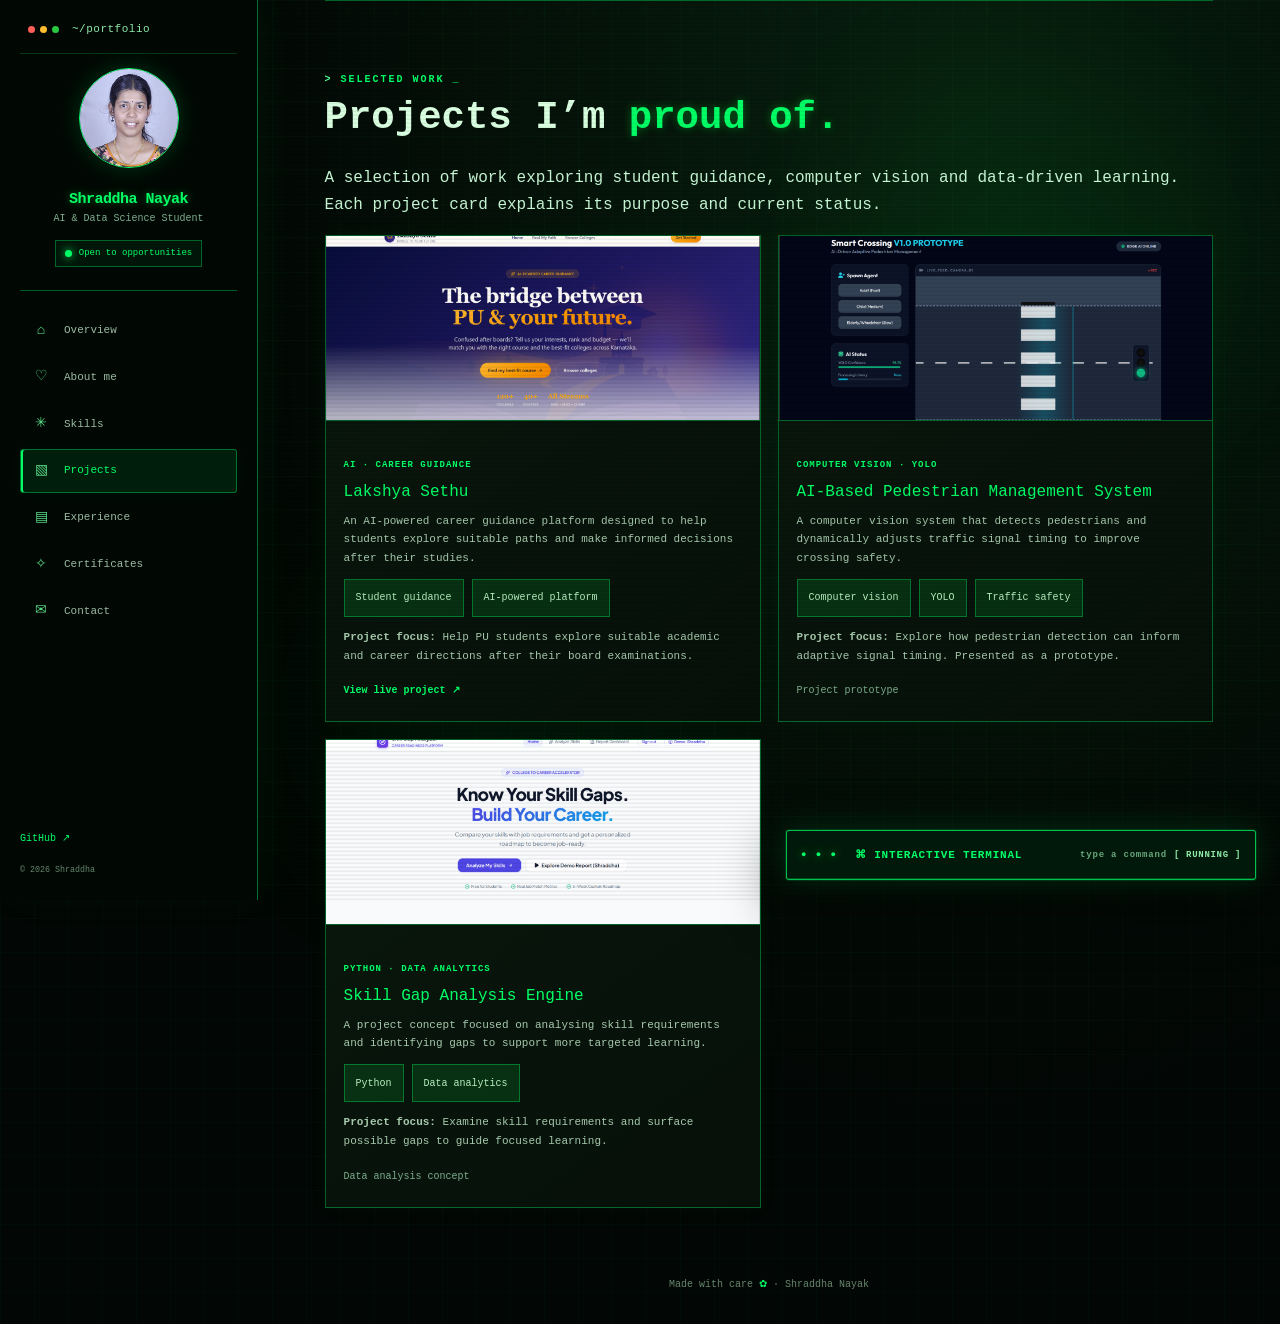
==== projects.html @ 3ee1df83 "Initial commit: Shraddha Nayak Portfolio with interactive terminal and live HUD" ====
<!DOCTYPE html>
<html lang="en">
 <head>
  <meta charset="utf-8"/>
  <meta content="width=device-width, initial-scale=1.0" name="viewport"/>
  <meta content="#050b07" name="theme-color"/>
  <meta content="Shraddha Nayak &mdash; AI &amp; Data Science engineering student portfolio." name="description"/>
  <title>
   Projects | Shraddha Nayak
  </title>
  <link href="https://fonts.googleapis.com" rel="preconnect"/>
  <link crossorigin="" href="https://fonts.gstatic.com" rel="preconnect"/>
  <link href="https://fonts.googleapis.com/css2?family=DM+Sans:wght@400;500;600;700&amp;family=Playfair+Display:wght@600;700&amp;display=swap" rel="stylesheet"/>
  <link href="style.css" rel="stylesheet"/>
 </head>
 <body class="page-loading">
  <div class="scroll-progress" id="scrollProgress">
  </div>
  <div class="ambient ambient-one">
  </div>
  <div class="ambient ambient-two">
  </div>
  <button aria-label="Open navigation" class="mobile-menu" id="mobileMenu">
   ☰
  </button>
  <aside class="sidebar">
   <div class="profile">
    <div class="explorer-brand"><span class="window-dots"><i></i><i></i><i></i></span><span>~/portfolio</span></div>
    <img alt="Shraddha Nayak" src="assets/profile.jpeg"/>
    <h2>
     Shraddha Nayak
    </h2>
    <p>
     AI &amp; Data Science Student
    </p>
    <span class="availability">
     <i>
     </i>
     Open to opportunities
    </span>
   </div>
   <nav>
    <a class="nav-link" href="index.html">
     <span>
      ⌂
     </span>
     Overview
    </a>
    <a class="nav-link" href="about.html">
     <span>
      ♡
     </span>
     About me
    </a>
    <a class="nav-link" href="skills.html">
     <span>
      ✳
     </span>
     Skills
    </a>
    <a class="nav-link active" href="projects.html">
     <span>
      ▧
     </span>
     Projects
    </a>
    <a class="nav-link" href="experience.html">
     <span>
      ▤
     </span>
     Experience
    </a>
    <a class="nav-link" href="certificates.html">
     <span>
      ✧
     </span>
     Certificates
    </a>
    <a class="nav-link" href="contact.html">
     <span>
      ✉
     </span>
     Contact
    </a>
   </nav>
   <div class="sidebar-bottom">
    <div class="socials">
     <a href="https://github.com/Shraddha030118" rel="noopener" target="_blank">
      GitHub &nearrow;
     </a>
    </div>
    <small>
     &copy;
     <span id="year">
     </span>
     Shraddha
    </small>
   </div>
  </aside>
  <main class="content page-content">
   <section class="section" id="projects">
    <div class="section-kicker">
     SELECTED WORK
    </div>
    <h2>
     Projects I&rsquo;m
     <em>
      proud of.
     </em>
    </h2>
    <p class="section-intro">A selection of work exploring student guidance, computer vision and data-driven learning. Each project card explains its purpose and current status.</p>
    <div class="project-grid">
     <article class="project-card">
      <img alt="Lakshya Sethu project preview" src="assets/lakshyasethu.png">
       <div class="project-body">
        <small>
         AI &middot; CAREER GUIDANCE
        </small>
        <h3>
         Lakshya Sethu
        </h3>
        <p>
         An AI-powered career guidance platform designed to help students explore suitable paths and make informed decisions after their studies.
        </p>
        <div class="tags"><span>Student guidance</span><span>AI-powered platform</span></div>
        <p><b>Project focus:</b> Help PU students explore suitable academic and career directions after their board examinations.</p>
        <a href="https://lakshya-sethu.vercel.app/" target="_blank" rel="noopener">
         View live project &nearrow;
        </a>
       </div>
      </img>
     </article>
     <article class="project-card">
      <img alt="Pedestrian management project preview" src="assets/smartpedestrian.png"/>
      <div class="project-body">
       <small>
        COMPUTER VISION &middot; YOLO
       </small>
       <h3>
        AI-Based Pedestrian Management System
       </h3>
       <p>
        A computer vision system that detects pedestrians and dynamically adjusts traffic signal timing to improve crossing safety.
       </p>
       <div class="tags"><span>Computer vision</span><span>YOLO</span><span>Traffic safety</span></div>
       <p><b>Project focus:</b> Explore how pedestrian detection can inform adaptive signal timing. Presented as a prototype.</p>
       <span class="project-label">Project prototype</span>
      </div>
     </article>
     <article class="project-card">
      <img alt="Skill gap analysis project preview" src="assets/skillgapanalyse.png"/>
      <div class="project-body">
       <small>
        PYTHON &middot; DATA ANALYTICS
       </small>
       <h3>
        Skill Gap Analysis Engine
       </h3>
       <p>
        A project concept focused on analysing skill requirements and identifying gaps to support more targeted learning.
       </p>
       <div class="tags"><span>Python</span><span>Data analytics</span></div>
       <p><b>Project focus:</b> Examine skill requirements and surface possible gaps to guide focused learning.</p>
       <span class="project-label">Data analysis concept</span>
      </div>
     </article>
    </div>
   </section>
   <footer>
    Made with care
    <span>
     ✿
    </span>
    &middot; Shraddha Nayak
   </footer>
  </main>
  <details class="terminal-widget" id="siteTerminal">
   <summary>
    ⌘ INTERACTIVE TERMINAL
    <span>
     type a command
    </span>
   </summary>
   <div class="terminal-body">
    <div aria-live="polite" class="terminal-output" id="terminalOutput">
     <div>
      Welcome, visitor. Portfolio shell initialized.
     </div>
     <div class="success">
      Type
      <b>
       help
      </b>
      to see available commands.
     </div>
    </div>
    <form class="terminal-form" id="terminalForm">
     <label for="terminalInput">
      visitor@shraddha:~$
     </label>
     <input aria-label="Enter a portfolio navigation command" autocomplete="off" id="terminalInput" placeholder="try: about" spellcheck="false"/>
    </form>
    <p class="terminal-hint">
     Try
     <code>
      about
     </code>
     ,
     <code>
      skills
     </code>
     ,
     <code>
      projects
     </code>
     ,
     <code>
      certificates
     </code>
     ,
     <code>
      contact
     </code>
     , <code>whoami</code>, <code>stack</code>, <code>date</code>, <code>email</code> or
     <code>help</code>
     .
    </p>
   </div>
  </details>
  <script src="script.js">
  </script>
 </body>
</html>
---- style.css ----
/* Terminal-inspired portfolio theme with persistent sidebar dashboard */
:root
{
    --green:#00ff41;
    --green-bright:#39ff14;
    --green-dim:#20a844;
    --green-soft:rgba(0,255,65,.12);
    --green-border:rgba(0,255,65,.32);
    --bg:#030804;
    --panel:#071109;
    --card:#0a170d;
    --muted:#8ab995;
    --text:#c6f2ce;
    --mono:'Fira Code','Share Tech Mono',Consolas,monospace
}
*
{
    box-sizing:border-box
}
html
{
    scroll-behavior:smooth;
    scroll-padding-top:32px;
    background:var(--bg)
}
body
{
    margin:0;
    background:radial-gradient(ellipse at 50% 0%,#0a1b0e 0%,var(--bg) 65%);
    color:var(--text);
    font-family:var(--mono);
    line-height:1.7;
    min-height:100vh
}
body:before
{
    content:"";
    position:fixed;
    inset:0;
    pointer-events:none;
    z-index:30;
    background:repeating-linear-gradient(transparent 0 2px,rgba(0,0,0,.16) 3px 4px);
    opacity:.35
}
.sidebar
{
    position:fixed;
    inset:0 auto 0 0;
    width:258px;
    background:rgba(4,13,6,.97);
    border-right:1px solid var(--green-border);
    padding:30px 20px 22px;
    display:flex;
    flex-direction:column;
    z-index:40;
    box-shadow:5px 0 25px rgba(0,255,65,.06)
}
.profile
{
    text-align:center;
    padding:4px 0 26px;
    border-bottom:1px solid var(--green-border)
}
.profile img
{
    width:112px;
    height:112px;
    object-fit:cover;
    border-radius:50%;
    border:2px solid var(--green);
    box-shadow:0 0 15px rgba(0,255,65,.3)
}
.profile h2
{
    font:600 19px var(--mono);
    margin:13px 0 2px;
    color:var(--green);
    text-shadow:0 0 8px rgba(0,255,65,.4)
}
.profile p
{
    margin:0;
    color:var(--muted);
    font-size:11px
}
.availability
{
    display:inline-flex;
    align-items:center;
    gap:7px;
    margin-top:13px;
    padding:5px 9px;
    border:1px solid var(--green-border);
    background:var(--green-soft);
    color:var(--green);
    font-size:10px
}
.availability i
{
    width:7px;
    height:7px;
    border-radius:50%;
    background:var(--green);
    box-shadow:0 0 8px var(--green)
}
.sidebar nav
{
    padding:23px 0;
    display:grid;
    gap:7px
}
.nav-link
{
    display:flex;
    align-items:center;
    gap:13px;
    text-decoration:none;
    color:#9bb9a1;
    padding:10px 12px;
    border:1px solid transparent;
    font-size:12px;
    transition:.2s
}
.nav-link span
{
    width:20px;
    text-align:center;
    font-size:16px;
    color:var(--green-dim)
}
.nav-link:hover,.nav-link.active
{
    background:var(--green-soft);
    border-color:var(--green-border);
    color:var(--green);
    box-shadow:inset 0 0 12px rgba(0,255,65,.04)
}
.sidebar-bottom
{
    margin-top:auto;
    color:#66866d;
    font-size:10px
}
.socials
{
    display:flex;
    gap:18px;
    margin-bottom:14px
}
.socials a,.contact-links a
{
    color:var(--green);
    text-decoration:none
}
.content
{
    margin-left:258px;
    max-width:1250px;
    padding:0 7.2%;
}
.hero
{
    padding:75px 0 60px;
    min-height:100vh;
    display:flex;
    flex-direction:column;
    justify-content:center
}
.eyebrow,.section-kicker
{
    letter-spacing:2px;
    font-size:10px;
    font-weight:600;
    color:var(--green)
}
.eyebrow:before,.section-kicker:before
{
    content:'> ';
    color:var(--green-bright)
}
.hero-grid
{
    display:grid;
    grid-template-columns:1.35fr .8fr;
    align-items:center;
    gap:55px;
    margin:26px 0 38px
}
.hello
{
    color:var(--green);
    margin:0 0 4px;
    font-size:13px
}
.hello:before
{
    content:'$ ';
    color:var(--muted)
}
.hero h1
{
    font:600 clamp(37px,5vw,62px)/1.15 var(--mono);
    margin:0;
    letter-spacing:-2px;
    color:#d9ffe0;
    text-shadow:0 0 10px rgba(0,255,65,.22)
}
.hero h1 em,h2 em
{
    color:var(--green);
    font-style:normal;
    text-shadow:0 0 9px rgba(0,255,65,.35)
}
.hero h3
{
    font-size:14px;
    margin:17px 0 12px;
    color:var(--green-bright);
    font-weight:500
}
.lead
{
    max-width:570px;
    color:#a7c9ad;
    font-size:12px
}
.actions
{
    display:flex;
    gap:12px;
    flex-wrap:wrap;
    margin-top:26px
}
.btn
{
    display:inline-block;
    padding:10px 15px;
    border:1px solid var(--green-border);
    text-decoration:none;
    font-size:11px;
    font-weight:600
}
.primary
{
    background:var(--green);
    color:#031006;
    box-shadow:0 0 16px rgba(0,255,65,.18)
}
.secondary
{
    color:var(--green);
    background:transparent
}
.btn:hover
{
    box-shadow:0 0 18px rgba(0,255,65,.3);
    transform:translateY(-1px)
}
.hero-photo
{
    position:relative;
    justify-self:end;
    width:min(100%,290px);
    padding:10px;
    background:#07140a;
    border:1px solid var(--green-border);
    box-shadow:0 0 25px rgba(0,255,65,.12)
}
.hero-photo img
{
    width:100%;
    display:block;
    max-height:365px;
    object-fit:cover;
    filter:saturate(.82)
}
.photo-note
{
    text-align:center;
    color:var(--green);
    font:11px var(--mono);
    padding:10px 0 2px
}
.photo-note:before
{
    content:'[ ';
    color:var(--muted)
}
.photo-note:after
{
    content:' ]';
    color:var(--muted)
}
.stats
{
    display:grid;
    grid-template-columns:repeat(3,1fr);
    gap:14px
}
.stats article
{
    background:var(--card);
    border:1px solid var(--green-border);
    padding:15px 18px;
    display:flex;
    flex-direction:column
}
.stats strong
{
    font:600 25px var(--mono);
    color:var(--green);
    text-shadow:0 0 8px rgba(0,255,65,.25)
}
.stats span
{
    font-size:10px;
    color:var(--muted)
}
.section
{
    padding:70px 0 43px;
    border-top:1px solid var(--green-border)
}
.section h2
{
    font:600 clamp(26px,3.5vw,39px) var(--mono);
    margin:8px 0 25px;
    color:#d9ffe0
}
.about-card,.tile,.project-card,.education-card,.timeline
{
    background:linear-gradient(145deg,#0a180d,#061009);
    border:1px solid var(--green-border);
    box-shadow:0 0 18px rgba(0,255,65,.045)
}
.about-card
{
    padding:25px 27px;
    color:#a9c9af;
    font-size:12px
}
.about-card p
{
    margin:0 0 13px
}
.quick-facts
{
    display:grid;
    grid-template-columns:repeat(3,1fr);
    gap:18px;
    margin-top:23px;
    padding-top:18px;
    border-top:1px dashed var(--green-border)
}
.quick-facts div
{
    display:grid;
    gap:5px
}
.quick-facts small,.project-body small,.timeline small
{
    font-size:9px;
    letter-spacing:1px;
    color:var(--green);
    font-weight:600
}
.quick-facts b
{
    font-size:10px;
    color:#d0f4d6;
    font-weight:500
}
.skill-grid
{
    display:grid;
    grid-template-columns:repeat(2,1fr);
    gap:14px
}
.tile
{
    padding:20px
}
.tile h3,.project-body h3,.timeline h3,.education-card h3
{
    margin:0 0 12px;
    font:500 16px var(--mono);
    color:var(--green)
}
.tags
{
    display:flex;
    flex-wrap:wrap;
    gap:8px
}
.tags span
{
    font-size:10px;
    padding:5px 9px;
    border:1px solid var(--green-border);
    background:var(--green-soft);
    color:#b9efc2
}
.project-grid
{
    display:grid;
    grid-template-columns:repeat(2,1fr);
    gap:17px
}
.project-card
{
    overflow:hidden
}
.project-card img
{
    width:100%;
    height:185px;
    object-fit:cover;
    background:#07140a;
    border-bottom:1px solid var(--green-border)
}
.project-body
{
    padding:18px
}
.project-body h3
{
    margin:6px 0
}
.project-body p,.timeline p,.contact p
{
    font-size:11px;
    color:#a7c9ad
}
.project-body a
{
    font-size:10px;
    font-weight:600;
    color:var(--green);
    text-decoration:none
}
.project-label
{
    font-size:10px;
    color:var(--muted)
}
.timeline
{
    position:relative;
    padding:24px 25px 24px 43px
}
.timeline-dot
{
    position:absolute;
    left:20px;
    top:31px;
    width:9px;
    height:9px;
    background:var(--green);
    border-radius:50%;
    box-shadow:0 0 0 5px rgba(0,255,65,.1),0 0 10px var(--green)
}
.timeline h3
{
    margin:7px 0 0
}
.timeline h4
{
    margin:0;
    color:#b4e9bd;
    font-size:11px;
    font-weight:500
}
.timeline p
{
    max-width:720px
}
.education-card
{
    padding:23px;
    display:grid;
    grid-template-columns:145px 1fr;
    gap:20px
}
.edu-date
{
    font-size:11px;
    font-weight:600;
    color:var(--green)
}
.edu-date span
{
    display:block;
    font-size:9px;
    letter-spacing:1px;
    margin-top:6px
}
.education-card h3
{
    margin:0 0 5px
}
.education-card p
{
    margin:0 0 8px;
    color:#a7c9ad;
    font-size:11px
}
.education-card b
{
    font-size:10px;
    color:var(--green)
}
.cert-list
{
    display:grid;
    grid-template-columns:repeat(2,1fr);
    gap:10px;
    margin-top:14px
}
.cert-list div
{
    background:var(--card);
    border:1px solid var(--green-border);
    padding:12px 14px;
    display:flex;
    justify-content:space-between;
    gap:8px;
    font-size:10px;
    color:#d0f4d6
}
.cert-list span
{
    color:var(--muted)
}
.contact
{
    padding-bottom:80px
}
.contact p
{
    max-width:570px
}
.email-link
{
    display:inline-block;
    margin:12px 0;
    padding:10px 14px;
    background:var(--green-soft);
    border:1px solid var(--green-border);
    color:var(--green);
    text-decoration:none;
    font-size:11px
}
.contact-links
{
    display:flex;
    gap:20px;
    font-size:11px
}
footer
{
    text-align:center;
    padding:25px 0 32px;
    color:#66866d;
    font-size:10px
}
footer span
{
    color:var(--green)
}
.mobile-menu
{
    display:none
}
@media(max-width:900px)
{
    .content
    {
        padding:0 5%
    }
    .hero-grid
    {
        gap:25px
    }
    .sidebar
    {
        width:225px
    }
    .content
    {
        margin-left:225px
    }
}
@media(max-width:700px)
{
    .sidebar
    {
        transform:translateX(-100%);
        transition:transform .25s;
        width:260px;
        box-shadow:10px 0 30px #000
    }
    .sidebar.open
    {
        transform:translateX(0)
    }
    .content
    {
        margin-left:0;
        padding:0 6%
    }
    .mobile-menu
    {
        display:block;
        position:fixed;
        z-index:50;
        top:15px;
        left:15px;
        border:1px solid var(--green);
        background:#061109;
        color:var(--green);
        padding:9px 12px;
        font:12px var(--mono);
        box-shadow:0 0 12px rgba(0,255,65,.18)
    }
    .hero
    {
        padding-top:85px
    }
    .hero-grid
    {
        grid-template-columns:1fr
    }
    .hero-photo
    {
        justify-self:center;
        width:220px;
        grid-row:1
    }
    .hero h1
    {
        font-size:39px
    }
    .stats
    {
        gap:8px
    }
    .stats article
    {
        padding:12px
    }
    .stats strong
    {
        font-size:20px
    }
    .stats span
    {
        font-size:9px
    }
    .quick-facts
    {
        grid-template-columns:1fr
    }
    .skill-grid,.project-grid,.cert-list
    {
        grid-template-columns:1fr
    }
    .education-card
    {
        grid-template-columns:1fr;
        gap:8px
    }
    .section
    {
        padding-top:55px
    }
}
/* Competition-ready certificate gallery */
.certificates-section
{
    position:relative
}
.cert-intro
{
    max-width:720px;
    margin:-10px 0 25px;
    color:#a7c9ad;
    font-size:11px
}
.certificate-grid
{
    display:grid;
    grid-template-columns:repeat(2,minmax(0,1fr));
    gap:18px
}
.certificate-card
{
    min-width:0;
    overflow:hidden;
    background:linear-gradient(145deg,#0b1a0f,#061009);
    border:1px solid var(--green-border);
    box-shadow:0 8px 26px rgba(0,0,0,.22);
    transition:transform .22s ease,border-color .22s ease,box-shadow .22s ease
}
.certificate-card:hover
{
    transform:translateY(-5px);
    border-color:var(--green);
    box-shadow:0 10px 30px rgba(0,255,65,.11)
}
.certificate-preview
{
    height:205px;
    position:relative;
    display:flex;
    align-items:center;
    justify-content:center;
    overflow:hidden;
    background:#e9ece8;
    border-bottom:1px solid var(--green-border);
    text-decoration:none
}
.certificate-preview img
{
    width:100%;
    height:100%;
    object-fit:contain;
    transition:transform .35s ease
}
.certificate-card:hover .certificate-preview img
{
    transform:scale(1.035)
}
.preview-action
{
    position:absolute;
    right:12px;
    bottom:12px;
    padding:7px 10px;
    background:rgba(2,12,5,.94);
    border:1px solid var(--green);
    color:var(--green);
    font:10px var(--mono);
    letter-spacing:.5px;
    opacity:0;
    transform:translateY(5px);
    transition:.2s
}
.certificate-card:hover .preview-action,.certificate-preview:focus-visible .preview-action
{
    opacity:1;
    transform:translateY(0)
}
.certificate-info
{
    padding:17px 18px 15px
}
.certificate-meta
{
    display:flex;
    justify-content:space-between;
    align-items:center;
    gap:8px;
    margin-bottom:9px
}
.cert-type
{
    color:var(--green);
    font-size:9px;
    letter-spacing:1px;
    font-weight:700
}
.cert-date
{
    color:#7f9e85;
    font-size:9px;
    white-space:nowrap
}
.certificate-info h3
{
    margin:0 0 8px;
    color:#d9ffe0;
    font:500 15px/1.45 var(--mono)
}
.certificate-info p
{
    min-height:53px;
    margin:0;
    color:#a7c9ad;
    font-size:10px;
    line-height:1.7
}
.certificate-footer
{
    display:flex;
    justify-content:space-between;
    align-items:center;
    gap:10px;
    margin-top:14px;
    padding-top:12px;
    border-top:1px solid rgba(0,255,65,.16);
    font-size:9px;
    color:#78977e
}
.certificate-footer a
{
    color:var(--green);
    text-decoration:none;
    white-space:nowrap
}
.certificate-footer a:hover
{
    text-decoration:underline
}
.cert-note
{
    margin-top:18px;
    padding:12px 15px;
    border:1px dashed rgba(0,255,65,.25);
    color:#8fb99a;
    font-size:10px
}
.cert-note span
{
    color:var(--green);
    font-size:15px;
    margin-right:7px
}
@media(max-width:900px)
{
    .certificate-preview
    {
        height:175px
    }
}
@media(max-width:700px)
{
    .certificate-grid
    {
        grid-template-columns:1fr
    }
    .certificate-preview
    {
        height:210px
    }
    .certificate-info p
    {
        min-height:0
    }
    .preview-action
    {
        opacity:1;
        transform:none
    }
}
/* Multi-page competition polish + motion */
html
{
    scroll-behavior:smooth
}
body
{
    overflow-x:hidden
}
.scroll-progress
{
    position:fixed;
    z-index:100;
    top:0;
    left:0;
    height:2px;
    width:0;
    background:var(--green);
    box-shadow:0 0 12px var(--green)
}
.ambient
{
    position:fixed;
    z-index:-1;
    pointer-events:none;
    width:380px;
    height:380px;
    border-radius:50%;
    filter:blur(90px);
    opacity:.055;
    background:#00ff41;
    animation:floatGlow 13s ease-in-out infinite alternate
}
.ambient-one
{
    top:8%;
    right:4%
}
.ambient-two
{
    bottom:0;
    left:22%;
    animation-delay:-6s;
    opacity:.035
}
.page-content
{
    animation:pageEnter .65s cubic-bezier(.2,.7,.2,1) both
}
.page-content section
{
    animation:sectionEnter .75s both
}
.page-content section:nth-child(2)
{
    animation-delay:.08s
}
.page-content section:nth-child(3)
{
    animation-delay:.16s
}
.nav-link
{
    transition:background .25s,border-color .25s,color .25s,transform .25s
}
.nav-link:hover
{
    transform:translateX(4px)
}
.profile img
{
    transition:transform .5s,box-shadow .5s
}
.profile img:hover
{
    transform:scale(1.055) rotate(-2deg);
    box-shadow:0 0 24px rgba(0,255,65,.3)
}
.tile,.project-card,.education-card,.timeline,.certificate-card,.stats article,.about-card
{
    transition:transform .3s ease,border-color .3s ease,box-shadow .3s ease
}
.tile:hover,.stats article:hover,.about-card:hover,.education-card:hover,.timeline:hover
{
    transform:translateY(-4px);
    border-color:var(--green);
    box-shadow:0 12px 30px rgba(0,255,65,.09)
}
.project-card:hover
{
    transform:translateY(-7px);
    box-shadow:0 15px 32px rgba(0,255,65,.12)
}
.project-card img
{
    transition:transform .55s
}
.project-card:hover img
{
    transform:scale(1.035)
}
.btn,.email-link
{
    transition:transform .25s,box-shadow .25s,background .25s
}
.btn:hover,.email-link:hover
{
    transform:translateY(-3px)
}
.hero h1
{
    animation:glowPulse 4s ease-in-out infinite alternate
}
.availability i
{
    animation:statusPulse 1.8s infinite
}
.section-kicker
{
    font-family:var(--mono)
}
.section-kicker:after
{
    content:'_';
    animation:blink 1s steps(2,start) infinite
}
.certificate-preview img
{
    transition:transform .5s
}
.certificate-card:hover .certificate-preview img
{
    transform:scale(1.045)
}
.page-loading
{
    opacity:0;
    animation:bodyReveal .35s .04s forwards
}
@keyframes bodyReveal
{
    to
    {
        opacity:1
    }
}
@keyframes pageEnter
{
    from
    {
        opacity:0;
        transform:translateY(15px)
    }
    to
    {
        opacity:1;
        transform:translateY(0)
    }
}
@keyframes sectionEnter
{
    from
    {
        opacity:0;
        transform:translateY(18px)
    }
    to
    {
        opacity:1;
        transform:translateY(0)
    }
}
@keyframes floatGlow
{
    from
    {
        transform:translate3d(-25px,-15px,0)
    }
    to
    {
        transform:translate3d(35px,30px,0)
    }
}
@keyframes glowPulse
{
    from
    {
        text-shadow:0 0 7px rgba(0,255,65,.12)
    }
    to
    {
        text-shadow:0 0 17px rgba(0,255,65,.34)
    }
}
@keyframes statusPulse
{
    0%,100%
    {
        box-shadow:0 0 0 0 rgba(0,255,65,.35)
    }
    50%
    {
        box-shadow:0 0 0 6px rgba(0,255,65,0)
    }
}
@keyframes blink
{
    to
    {
        opacity:0
    }
}
@media(prefers-reduced-motion:reduce)
{
    *,*:before,*:after
    {
        animation-duration:.01ms!important;
        animation-iteration-count:1!important;
        scroll-behavior:auto!important;
        transition-duration:.01ms!important
    }
}
/* Full-canvas layout and recognizable technology logos */
.content
{
    max-width:none;
    width:calc(100% - 258px);
    padding-left:clamp(28px,5.2vw,88px);
    padding-right:clamp(28px,5.2vw,88px)
}
.page-content
{
    min-height:100vh
}
.section
{
    width:100%
}
.skill-grid
{
    grid-template-columns:repeat(2,minmax(0,1fr));
    gap:18px
}
.tile
{
    min-height:150px
}
.tags span
{
    display:inline-flex;
    align-items:center;
    gap:8px;
    min-height:38px;
    padding:6px 11px
}
.skill-logo
{
    width:19px;
    height:19px;
    object-fit:contain;
    display:block;
    filter:drop-shadow(0 0 3px rgba(0,255,65,.14))
}
.terminal-widget
{
    position:fixed;
    right:24px;
    bottom:20px;
    z-index:80;
    width:min(390px,calc(100vw - 32px));
    border:1px solid var(--green);
    background:rgba(3,12,6,.97);
    box-shadow:0 0 24px rgba(0,255,65,.16),0 12px 35px rgba(0,0,0,.45);
    backdrop-filter:blur(12px)
}
.terminal-widget summary
{
    list-style:none;
    cursor:pointer;
    padding:10px 13px;
    color:var(--green);
    font-size:11px;
    letter-spacing:.6px;
    display:flex;
    align-items:center;
    justify-content:space-between
}
.terminal-widget summary::-webkit-details-marker
{
    display:none
}
.terminal-widget summary:after
{
    content:'[ OPEN ]';
    font-size:9px;
    color:#83b98d
}
.terminal-widget[open] summary:after
{
    content:'[ CLOSE ]'
}
.terminal-body
{
    padding:0 13px 13px;
    border-top:1px solid rgba(0,255,65,.2)
}
.terminal-output
{
    height:105px;
    overflow:auto;
    padding:10px 2px;
    color:#9ecba7;
    font-size:10px;
    line-height:1.65
}
.terminal-output .success
{
    color:var(--green)
}
.terminal-output .error
{
    color:#ff8c8c
}
.terminal-form
{
    display:flex;
    align-items:center;
    gap:8px;
    border:1px solid var(--green-border);
    padding:7px 9px
}
.terminal-form label
{
    color:var(--green);
    font-size:11px
}
.terminal-form input
{
    min-width:0;
    flex:1;
    background:transparent;
    border:0;
    outline:0;
    color:#d9ffe0;
    font:11px var(--mono)
}
.terminal-form input::placeholder
{
    color:#66866d
}
.terminal-hint
{
    margin:8px 0 0;
    color:#6f9277;
    font-size:9px
}
.terminal-hint code
{
    color:#b9efc2
}
.terminal-widget:focus-within
{
    box-shadow:0 0 28px rgba(0,255,65,.23),0 12px 35px rgba(0,0,0,.45)
}
@media(max-width:900px)
{
    .content
    {
        width:calc(100% - 225px);
        padding-left:28px;
        padding-right:28px
    }
}
@media(max-width:700px)
{
    .content
    {
        width:100%;
        padding-left:6%;
        padding-right:6%
    }
    .terminal-widget
    {
        right:12px;
        bottom:12px;
        width:min(360px,calc(100vw - 24px))
    }
    .skill-grid
    {
        grid-template-columns:1fr
    }
}
/* About page: use the full available canvas instead of leaving a short card */
#about
{
    min-height:calc(100vh - 105px);
    display:flex;
    flex-direction:column;
}
#about .about-card
{
    flex:1;
    display:flex;
    flex-direction:column;
    justify-content:space-between;
    gap:28px;
    padding:clamp(28px,4vw,54px);
    font-size:clamp(13px,1vw,15px);
    line-height:1.95;
}
#about .about-card p
{
    max-width:1100px;
    margin:0 0 14px;
}
#about .quick-facts
{
    margin-top:auto;
    padding-top:clamp(24px,4vh,42px);
    gap:24px;
}
#about .quick-facts small
{
    font-size:10px;
    letter-spacing:1.4px;
}
#about .quick-facts b
{
    font-size:clamp(11px,.9vw,13px);
}
@media(max-width:700px)
{
    #about
    {
        min-height:calc(100vh - 90px);
    }
    #about .about-card
    {
        padding:24px 20px;
        gap:22px;
    }
    #about .quick-facts
    {
        gap:15px;
        padding-top:20px;
    }
}


/* Contact page and message dialog */
.contact-page {
    width: 100%;
    max-width: 1180px;
    margin-inline: auto;
}
.contact-intro { max-width: 720px; }
.contact-grid {
    display: grid;
    grid-template-columns: repeat(3, minmax(0, 1fr));
    gap: 18px;
    margin: 38px 0 34px;
}
.contact-card {
    min-width: 0; padding: 25px; display: flex; flex-direction: column; gap: 10px;
    text-decoration: none; color: inherit; border: 1px solid var(--line, rgba(114,255,153,.18));
    border-radius: 16px; background: rgba(12,25,17,.72); transition: transform .25s ease, border-color .25s ease, background .25s ease;
}
.contact-card:hover { transform: translateY(-5px); border-color: var(--accent, #72ff99); background: rgba(20,42,28,.88); }
.contact-icon { width: 46px; height: 46px; display: grid; place-items: center; border-radius: 12px; color: #07110a; background: #72ff99; font-weight: 800; font-size: 20px; }
.contact-label { color: #72ff99; font-size: 11px; letter-spacing: .18em; font-weight: 700; }
.contact-card strong { overflow-wrap: anywhere; font-size: 16px; }
.contact-card small { color: #a3b6a8; }
.contact-cta { display: flex; align-items: center; justify-content: space-between; gap: 24px; padding: 26px 30px; border: 1px solid rgba(114,255,153,.2); border-radius: 16px; background: linear-gradient(110deg, rgba(114,255,153,.09), rgba(12,25,17,.65)); }
.contact-cta h3 { margin: 8px 0 0; font-size: clamp(22px, 3vw, 32px); }
.contact-cta h3 em, .message-dialog h2 em { color: #72ff99; font-style: normal; }
.message-dialog { width: min(560px, calc(100% - 28px)); max-height: min(90vh, 850px); padding: 0; border: 1px solid rgba(114,255,153,.35); border-radius: 18px; color: #e9f5ec; background: #08110b; box-shadow: 0 25px 90px rgba(0,0,0,.65); }
.message-dialog::backdrop { background: rgba(0,0,0,.76); backdrop-filter: blur(5px); }
.message-form { position: relative; display: flex; flex-direction: column; gap: 10px; padding: 32px; }
.message-form h2 { margin: 0; font-size: 30px; }
.message-form p, .form-note { color: #a3b6a8; font-size: 13px; line-height: 1.6; }
.message-form label { margin-top: 7px; color: #b8c9bd; font-size: 13px; }
.message-form input, .message-form textarea { width: 100%; padding: 12px 14px; border: 1px solid rgba(114,255,153,.22); border-radius: 9px; color: #f1fff4; background: #0d1b11; font: inherit; outline: none; }
.message-form input:focus, .message-form textarea:focus { border-color: #72ff99; box-shadow: 0 0 0 3px rgba(114,255,153,.1); }
.message-form textarea { resize: vertical; }
.dialog-close { position: absolute; top: 14px; right: 17px; width: 38px; height: 38px; border: 0; border-radius: 50%; color: #dfffe7; background: #14271a; font-size: 25px; cursor: pointer; }
.dialog-submit { margin-top: 10px; cursor: pointer; }
.form-note { margin: 0; }
@media (max-width: 760px) { .contact-grid { grid-template-columns: 1fr; } .contact-cta { align-items: flex-start; flex-direction: column; } .message-form { padding: 26px 20px; } }

/* CREATIVE COMPETITION POLISH */
body::after{content:"";position:fixed;inset:0;z-index:0;pointer-events:none;opacity:.16;background-image:linear-gradient(rgba(0,255,65,.08) 1px,transparent 1px),linear-gradient(90deg,rgba(0,255,65,.08) 1px,transparent 1px);background-size:48px 48px;mask-image:linear-gradient(to bottom,black,transparent 88%)}
.content,.terminal-widget,.mobile-menu{position:relative;z-index:2}.sidebar{position:fixed;inset:0 auto 0 0;width:258px;height:100vh;z-index:40}.terminal-widget{z-index:80}
.hero-photo{border-radius:3px;isolation:isolate;animation:photoFloat 6s ease-in-out infinite}
.hero-photo::before{content:"";position:absolute;inset:-7px;border:1px solid rgba(0,255,65,.35);z-index:-1;animation:framePulse 3s ease-in-out infinite}
.hero-photo::after{content:"AI / DS";position:absolute;right:-17px;top:18px;padding:7px 11px;background:var(--green);color:#031006;font:700 10px var(--mono);letter-spacing:1px;box-shadow:0 0 18px rgba(0,255,65,.35)}
@keyframes photoFloat{0%,100%{transform:translateY(0)}50%{transform:translateY(-8px)}}
@keyframes framePulse{0%,100%{opacity:.35;transform:translate(0,0)}50%{opacity:1;transform:translate(5px,5px)}}
.typing-cursor{display:inline-block;color:var(--green);animation:blink .8s steps(2,start) infinite;margin-left:3px}@keyframes blink{to{visibility:hidden}}
.intro-console{border:1px solid var(--green-border);background:linear-gradient(120deg,rgba(5,20,9,.94),rgba(7,15,10,.8));margin:0 0 24px;box-shadow:0 12px 35px rgba(0,0,0,.18);position:relative;overflow:hidden}
.intro-console:after{content:"";position:absolute;width:180px;height:180px;border-radius:50%;right:-65px;top:-115px;background:rgba(0,255,65,.09);filter:blur(5px)}
.console-top,.console-bottom{display:flex;align-items:center;gap:8px;padding:9px 13px;border-bottom:1px solid rgba(0,255,65,.15);font-size:9px;letter-spacing:1px}.console-top>span{display:flex;gap:4px}.console-top i{width:6px;height:6px;border-radius:50%;background:#2b7040}.console-top b{color:#8fb99a;font-weight:500}.console-top small{margin-left:auto;color:var(--green)}
.console-grid{display:grid;grid-template-columns:repeat(3,1fr);gap:12px;padding:17px 15px}.console-grid div{display:grid;gap:5px}.console-grid small{font-size:8px;letter-spacing:1.4px;color:var(--green-dim)}.console-grid strong{font-size:10px;color:#d5f5dc;font-weight:500}.console-bottom{justify-content:space-between;border-top:1px solid rgba(0,255,65,.15);border-bottom:0;color:#66866d;font-size:8px}.console-bottom span:first-child{color:var(--green)}
.reveal-ready .reveal{opacity:0;transform:translateY(18px);transition:opacity .65s ease,transform .65s ease}.reveal-ready .reveal.is-visible{opacity:1;transform:translateY(0)}
.nav-link{position:relative;overflow:hidden}.nav-link:before{content:"";position:absolute;left:0;top:15%;height:70%;width:2px;background:var(--green);transform:scaleY(0);transition:transform .2s}.nav-link:hover:before,.nav-link.active:before{transform:scaleY(1)}
.btn,.contact-card,.project-card,.tile,.certificate-card{transition:transform .25s ease,border-color .25s ease,box-shadow .25s ease}
.btn:active,.contact-card:active{transform:scale(.98)}
@media(max-width:700px){.console-grid{grid-template-columns:1fr;gap:10px}.hero-photo:after{right:-5px}.intro-console{margin-top:10px}}
@media(prefers-reduced-motion:reduce){.hero-photo,.hero-photo:before,.typing-cursor{animation:none!important}.reveal-ready .reveal{opacity:1;transform:none;transition:none}}

/* Final layout fix: fixed sidebar, content fills the remaining viewport. */
@media (min-width: 701px) {
    .sidebar {
        position: fixed !important;
        top: 0 !important;
        bottom: 0 !important;
        left: 0 !important;
        right: auto !important;
        width: 258px !important;
        height: 100vh !important;
        transform: none !important;
    }

    .content {
        position: relative !important;
        left: auto !important;
        margin-left: 258px !important;
        width: calc(100% - 258px) !important;
        max-width: none !important;
    }
}

@media (max-width: 700px) {
    .sidebar {
        position: fixed !important;
        top: 0 !important;
        bottom: 0 !important;
        left: 0 !important;
        height: 100vh !important;
        width: 260px !important;
    }

    .content {
        margin-left: 0 !important;
        width: 100% !important;
    }
}


/* Interactive terminal: keep it fixed at the bottom-right on every page.
   This overrides the earlier shared position:relative rule. */
.terminal-widget {
    position: fixed !important;
    top: auto !important;
    left: auto !important;
    right: 24px !important;
    bottom: 20px !important;
    width: min(420px, calc(100vw - 32px)) !important;
    max-width: calc(100vw - 32px) !important;
    z-index: 1000 !important;
    margin: 0 !important;
}

@media (max-width: 700px) {
    .terminal-widget {
        right: 12px !important;
        bottom: 12px !important;
        width: min(360px, calc(100vw - 24px)) !important;
        max-width: calc(100vw - 24px) !important;
    }
}

/* Creative terminal polish: a compact cyber-console on the right. */
.terminal-widget {
    border-radius: 12px !important;
    overflow: hidden;
    background: linear-gradient(145deg, rgba(3, 18, 9, .98), rgba(0, 7, 3, .97)) !important;
    box-shadow: 0 0 0 1px rgba(0,255,65,.08), 0 0 28px rgba(0,255,65,.18), 0 18px 48px rgba(0,0,0,.55) !important;
    transition: box-shadow .25s ease, transform .25s ease;
}
.terminal-widget:hover {
    box-shadow: 0 0 0 1px rgba(0,255,65,.2), 0 0 36px rgba(0,255,65,.24), 0 18px 48px rgba(0,0,0,.6) !important;
}
.terminal-widget summary {
    min-height: 44px;
    padding: 12px 14px !important;
    background: linear-gradient(90deg, rgba(0,255,65,.10), transparent 72%);
    font-weight: 700;
}
.terminal-widget summary:before {
    content: "●  ●  ●";
    color: #00ff41;
    letter-spacing: 2px;
    font-size: 9px;
    margin-right: 10px;
    text-shadow: 0 0 8px rgba(0,255,65,.65);
}
.terminal-widget summary:after {
    content: "● ONLINE  [ OPEN ]" !important;
    color: #8ee99d !important;
    font-size: 9px !important;
    letter-spacing: .7px;
}
.terminal-widget[open] summary:after {
    content: "● ONLINE  [ CLOSE ]" !important;
}
.terminal-body {
    position: relative;
    background-image: repeating-linear-gradient(0deg, transparent 0, transparent 3px, rgba(0,255,65,.018) 4px);
}
.terminal-output {
    height: 118px;
    padding: 12px 4px !important;
    font-size: 11px !important;
    scrollbar-width: thin;
    scrollbar-color: rgba(0,255,65,.35) transparent;
}
.terminal-form {
    border-radius: 6px;
    background: rgba(0,255,65,.035);
    transition: border-color .2s ease, background .2s ease;
}
.terminal-form:focus-within {
    border-color: rgba(0,255,65,.75);
    background: rgba(0,255,65,.07);
}
.terminal-hint {
    line-height: 1.7;
}
@keyframes terminalPulse {
    0%, 100% { opacity: .65; }
    50% { opacity: 1; }
}
.terminal-widget summary:before {
    animation: terminalPulse 2.4s ease-in-out infinite;
}
@media (prefers-reduced-motion: reduce) {
    .terminal-widget, .terminal-widget summary:before { animation: none; transition: none; }
}

/* PERSONAL AI DEVELOPER DASHBOARD — homepage */
.dashboard-content{max-width:1500px;padding:0 clamp(24px,5vw,76px) 55px;color:#d6f2dc}
.dash-hero{padding:34px 0 28px;min-height:510px;border-bottom:1px solid rgba(0,255,65,.17);position:relative;overflow:hidden}
.dash-topline,.dash-label{font-size:10px;letter-spacing:2px;color:#76b987;font-weight:700}
.dash-topline{display:flex;align-items:center;gap:10px}
.live-dot{width:7px;height:7px;border-radius:50%;background:#39ff75;box-shadow:0 0 12px #39ff75;animation:dashBlink 1.7s infinite}
.dash-date{margin-left:auto;color:#638b6d;font-size:10px;letter-spacing:1px}
.dash-hero-grid{display:grid;grid-template-columns:1.1fr .9fr;align-items:center;min-height:425px;gap:25px}
.dash-greeting{color:#83b991;font-size:14px;margin:0 0 12px}
.dash-intro h1{font:700 clamp(48px,6.6vw,86px)/.98 var(--mono);letter-spacing:-5px;color:#e5ffe9;margin:0 0 20px;text-shadow:0 0 32px rgba(0,255,65,.11)}
.dash-intro h1>span:first-child,.hero-period{color:var(--green)}
.dash-role{font-size:clamp(9px,1vw,12px);letter-spacing:1.2px;color:#b5d9bd;margin-bottom:20px}
.role-bracket{color:var(--green)}
.dash-lead{max-width:600px;color:#91b39a;font:15px/1.9 'DM Sans',sans-serif}
.dash-actions{display:flex;gap:12px;flex-wrap:wrap;margin-top:26px}
.dash-btn{display:inline-flex;align-items:center;gap:22px;padding:12px 17px;border:1px solid rgba(0,255,65,.28);color:#c8ebd0;text-decoration:none;font-size:11px;transition:.25s}
.dash-btn:hover{transform:translateY(-3px);border-color:var(--green);box-shadow:0 8px 25px rgba(0,255,65,.1)}
.dash-btn-primary{background:rgba(0,255,65,.12);color:var(--green);border-color:rgba(0,255,65,.55)}
.dash-visual{height:360px;position:relative;display:grid;place-items:center;isolation:isolate}
.dash-avatar{width:210px;height:210px;border-radius:50%;padding:8px;border:1px solid rgba(0,255,65,.6);background:rgba(0,255,65,.06);box-shadow:0 0 55px rgba(0,255,65,.13),inset 0 0 35px rgba(0,255,65,.08);z-index:2}
.dash-avatar img{width:100%;height:100%;object-fit:cover;border-radius:50%;filter:saturate(.82)}
.orbit{position:absolute;border:1px dashed rgba(0,255,65,.2);border-radius:50%;transform:rotate(-24deg)}.orbit-one{width:300px;height:230px}.orbit-two{width:390px;height:310px;transform:rotate(35deg);border-color:rgba(0,255,65,.11)}
.float-chip{position:absolute;z-index:3;padding:9px 12px;background:#07170b;border:1px solid rgba(0,255,65,.34);color:#9ce9aa;font-size:10px;box-shadow:0 8px 25px #0008}.chip-ai{top:48px;left:12%}.chip-data{right:5%;top:125px}.chip-code{bottom:60px;left:15%}.visual-caption{position:absolute;bottom:5px;color:#567b5f;font-size:8px;letter-spacing:1.5px}
.dash-status-grid{display:grid;grid-template-columns:repeat(3,1fr);gap:13px;padding:22px 0 44px}
.status-card{display:flex;gap:14px;align-items:center;padding:17px;background:linear-gradient(130deg,rgba(9,28,13,.9),rgba(4,14,7,.85));border:1px solid rgba(0,255,65,.16);min-width:0}.status-icon{width:39px;height:39px;display:grid;place-items:center;border:1px solid rgba(0,255,65,.35);color:var(--green);font-size:18px;flex-shrink:0}.status-card div{display:grid;gap:3px;min-width:0}.status-card small{font-size:8px;letter-spacing:1.4px;color:#71987a}.status-card strong{font-size:12px;color:#d4f7da}.status-card div span{font:11px 'DM Sans',sans-serif;color:#76947c}
.dash-section{padding:24px 0 45px}.dash-section-heading{display:flex;justify-content:space-between;align-items:end;gap:15px;margin-bottom:21px}.dash-section-heading h2{font-size:clamp(23px,3vw,34px);letter-spacing:-1.4px;margin:8px 0 0;color:#e1f8e5}.dash-section-heading h2 em{font-style:normal;color:var(--green)}.dash-section-heading>a{font-size:10px;color:var(--green);text-decoration:none;white-space:nowrap}
.focus-grid{display:grid;grid-template-columns:repeat(3,1fr);gap:14px}.focus-card{position:relative;min-height:220px;padding:22px;background:linear-gradient(145deg,rgba(10,29,14,.92),rgba(4,13,7,.96));border:1px solid rgba(0,255,65,.18);text-decoration:none;color:inherit;transition:.25s;overflow:hidden}.focus-card:after{content:"";position:absolute;width:120px;height:120px;border:1px solid rgba(0,255,65,.09);border-radius:50%;right:-55px;bottom:-55px;box-shadow:0 0 0 15px rgba(0,255,65,.025),0 0 0 30px rgba(0,255,65,.02)}.focus-card:hover,.mini-project:hover{transform:translateY(-5px);border-color:rgba(0,255,65,.6);box-shadow:0 12px 32px rgba(0,255,65,.07)}.focus-number{position:absolute;right:19px;top:17px;color:#426c4a;font-size:10px}.focus-symbol{font-size:26px;color:var(--green);margin:4px 0 16px;text-shadow:0 0 16px rgba(0,255,65,.3)}.focus-card h3,.mini-project h3{font-size:15px;color:#d9f7df;margin:0 0 9px}.focus-card p,.mini-project p{font:12px/1.7 'DM Sans',sans-serif;color:#88a891;margin:0 0 17px}.focus-link,.mini-project span{font-size:8px;letter-spacing:1.3px;color:var(--green)}
.mini-project-grid{display:grid;grid-template-columns:repeat(3,1fr);gap:14px}.mini-project{display:flex;flex-direction:column;text-decoration:none;color:inherit;border:1px solid rgba(0,255,65,.17);background:#07120a;overflow:hidden;transition:.25s}.mini-project img{width:100%;height:145px;object-fit:cover;opacity:.85;transition:.3s}.mini-project:hover img{opacity:1;transform:scale(1.025)}.mini-project>div{padding:16px}.mini-project small{font-size:8px;letter-spacing:1px;color:#6da779}.mini-project h3{margin:7px 0}.mini-project p{min-height:42px}
.dash-bottom-grid{display:grid;grid-template-columns:1fr 1fr;gap:15px;padding:8px 0 35px}.quote-panel,.quick-panel{border:1px solid rgba(0,255,65,.17);background:linear-gradient(145deg,rgba(9,26,13,.9),rgba(3,11,5,.95));padding:24px}.quote-mark{font:70px Georgia;color:rgba(0,255,65,.5);height:48px;margin-top:13px}.quote-panel h2{font-size:24px;line-height:1.5;margin:5px 0 10px;color:#e0f8e5}.quote-panel h2 em{font-style:normal;color:var(--green)}.quote-panel p{font:12px 'DM Sans',sans-serif;color:#87a88e}.quick-panel>a{display:flex;gap:13px;align-items:center;padding:13px 0;border-bottom:1px solid rgba(0,255,65,.1);text-decoration:none;color:#c9ebd0}.quick-panel>a:last-child{border:0}.quick-panel>a>span{color:var(--green);font-size:18px}.quick-panel>a div{display:grid;gap:2px}.quick-panel>a strong{font-size:11px}.quick-panel>a small{font:10px 'DM Sans',sans-serif;color:#789780}.dash-footer{padding:23px 0;color:#62816a;font-size:8px;letter-spacing:1.5px;border-top:1px solid rgba(0,255,65,.15);display:flex;gap:12px;align-items:center}.dash-footer span{color:var(--green)}
@keyframes dashBlink{50%{opacity:.35;box-shadow:0 0 2px #39ff75}}
@media(max-width:950px){.dash-hero-grid{grid-template-columns:1fr .75fr}.dash-intro h1{font-size:58px}.dash-visual{transform:scale(.85)}}
@media(max-width:700px){.dashboard-content{padding:0 20px 40px}.dash-hero{padding-top:28px}.dash-hero-grid{grid-template-columns:1fr;gap:0}.dash-intro h1{font-size:54px;letter-spacing:-3px}.dash-visual{height:280px;transform:scale(.85);margin-top:-5px}.dash-status-grid,.focus-grid,.mini-project-grid{grid-template-columns:1fr}.status-card{padding:13px}.focus-card{min-height:190px}.mini-project{display:grid;grid-template-columns:110px 1fr}.mini-project img{height:100%;min-height:160px}.mini-project p{min-height:0}.dash-bottom-grid{grid-template-columns:1fr}.dash-section-heading{align-items:start}.dash-section-heading>a{padding-top:18px}.dash-date{font-size:8px}.dash-footer{font-size:7px;flex-wrap:wrap}}
@media(prefers-reduced-motion:reduce){.live-dot{animation:none}.focus-card,.mini-project,.dash-btn{transition:none}}

/* HOMEPAGE AVATAR ORBIT — larger portrait with three revolving skill markers */
.dash-visual{
  height:470px;
  min-width:0;
}
.dash-avatar{
  width:280px;
  height:280px;
  padding:9px;
  box-shadow:0 0 0 8px rgba(0,255,65,.035),0 0 65px rgba(0,255,65,.18),inset 0 0 35px rgba(0,255,65,.08);
}
.orbit-one{width:390px;height:330px;transform:rotate(-24deg)}
.orbit-two{width:470px;height:420px;transform:rotate(35deg)}
.float-chip{
  top:50%;left:50%;right:auto;bottom:auto;
  padding:11px 15px;
  min-width:104px;
  text-align:center;
  transform-origin:center;
  animation:skillOrbit 21s linear infinite;
  will-change:transform;
}
.chip-ai{animation-delay:0s}
.chip-data{animation-delay:-7s}
.chip-code{animation-delay:-14s}
@keyframes skillOrbit{
  from{transform:translate(-50%,-50%) rotate(0deg) translateX(190px) rotate(0deg)}
  to{transform:translate(-50%,-50%) rotate(360deg) translateX(190px) rotate(-360deg)}
}
.visual-caption{bottom:4px;white-space:nowrap;text-align:center}
@media(max-width:950px){
  .dash-visual{height:430px;transform:none}
  .dash-avatar{width:260px;height:260px}
  .orbit-one{width:350px;height:300px}
  .orbit-two{width:420px;height:370px}
  @keyframes skillOrbit{
    from{transform:translate(-50%,-50%) rotate(0deg) translateX(168px) rotate(0deg)}
    to{transform:translate(-50%,-50%) rotate(360deg) translateX(168px) rotate(-360deg)}
  }
}
@media(max-width:700px){
  .dash-visual{height:350px;transform:none;margin:8px 0 0;}
  .dash-avatar{width:220px;height:220px;padding:7px}
  .orbit-one{width:300px;height:260px}
  .orbit-two{width:340px;height:310px}
  .float-chip{min-width:88px;padding:9px 10px;font-size:9px}
  @keyframes skillOrbit{
    from{transform:translate(-50%,-50%) rotate(0deg) translateX(140px) rotate(0deg)}
    to{transform:translate(-50%,-50%) rotate(360deg) translateX(140px) rotate(-360deg)}
  }
  .visual-caption{font-size:7px;letter-spacing:1px}
}
@media(prefers-reduced-motion:reduce){.float-chip{animation:none;position:absolute}.chip-ai{top:12%;left:8%;transform:none}.chip-data{top:12%;left:auto;right:8%;transform:none}.chip-code{top:auto;bottom:13%;left:calc(50% - 45px);transform:none}}

/* Keep the complete top of the portrait visible inside the circular frame. */
.dash-avatar img{
  object-fit:cover;
  object-position:center top;
}

/* Sidebar portrait: keep the full top of the head in view. */
.profile img{
  object-position:center top;
}

/* Overview portrait: add a gentle floating motion without moving the orbit labels. */
.dash-avatar{
  animation:overviewPortraitFloat 5.5s ease-in-out infinite;
  will-change:transform;
}
@keyframes overviewPortraitFloat{
  0%,100%{transform:translateY(0)}
  50%{transform:translateY(-7px)}
}
@media(prefers-reduced-motion:reduce){
  .dash-avatar{animation:none!important;will-change:auto}
}

/* FULL TERMINAL WORKSTATION REDESIGN */
:root{--green:#00ff66;--green-bright:#4dff91;--green-dim:#16994a;--bg:#020604;--panel:#050d08;--card:#07140b;--text:#c7f7d5;--muted:#7eae8d;--green-border:rgba(0,255,102,.34)}
body{background-color:#020604;background-image:linear-gradient(rgba(0,255,90,.025) 1px,transparent 1px),linear-gradient(90deg,rgba(0,255,90,.025) 1px,transparent 1px),radial-gradient(ellipse at 75% 10%,#08200f 0%,#020604 58%);background-size:34px 34px,34px 34px,auto}
body:after{content:"010010 101001 001101 010110 110010 001011";position:fixed;inset:0;pointer-events:none;z-index:1;opacity:.035;color:#00ff66;font:11px/2 var(--mono);letter-spacing:18px;overflow:hidden;word-break:break-all}
.sidebar{background:rgba(2,9,5,.97);border-right:1px solid rgba(0,255,102,.42);box-shadow:8px 0 35px rgba(0,255,102,.045);padding-top:18px}
.profile{padding:0 0 22px}
.explorer-brand{height:36px;display:flex;align-items:center;gap:13px;text-align:left;padding:0 8px 13px;margin-bottom:14px;border-bottom:1px solid rgba(0,255,102,.2);color:#8fe9a9;font-size:11px;letter-spacing:.5px}
.window-dots{display:flex;gap:5px}.window-dots i{width:7px;height:7px;border-radius:50%;background:#ff5f57;display:block}.window-dots i:nth-child(2){background:#febc2e}.window-dots i:nth-child(3){background:#28c840}
.profile img{width:100px;height:100px;object-position:center top;border-radius:50%;border:1px solid var(--green);box-shadow:0 0 22px rgba(0,255,102,.18)}
.profile h2{font-size:15px;letter-spacing:-.5px}.profile p{font-size:10px}.availability{font-size:9px;background:rgba(0,255,102,.055)}
.sidebar nav{padding:18px 0;gap:3px}.nav-link{font-size:11px;padding:9px 10px;border-radius:3px}.nav-link span{font-size:14px;color:#58d985}.nav-link.active{background:rgba(0,255,102,.09);border-color:rgba(0,255,102,.38);box-shadow:inset 2px 0 var(--green),0 0 18px rgba(0,255,102,.035)}
.content{position:relative;z-index:2}.dashboard-content{max-width:1600px;padding-left:clamp(24px,4vw,65px);padding-right:clamp(24px,4vw,65px)}
.dash-hero{min-height:580px;padding-top:24px;border-bottom:1px solid rgba(0,255,102,.28)}
.dash-topline{height:35px;border:1px solid rgba(0,255,102,.24);background:rgba(0,255,102,.035);padding:0 12px;font:10px var(--mono);letter-spacing:1px}
.dash-path{color:#4b8b61;font-size:9px;margin-left:8px}.dash-date{font-size:9px}
.dash-hero-grid{min-height:490px;grid-template-columns:1.12fr .88fr;gap:12px}
.dash-intro{min-width:0}.boot-lines{border-left:1px solid rgba(0,255,102,.28);padding:3px 0 3px 15px;margin:0 0 28px;color:#c1f4ce;font:12px/1.7 var(--mono)}.boot-lines p{margin:0}.boot-lines p>span:first-child{color:var(--green)}.boot-output{color:#70db91}.terminal-cursor{display:inline-block;color:var(--green);font-weight:bold;animation:cursorBlink 1s steps(2,start) infinite}@keyframes cursorBlink{to{visibility:hidden}}
.dash-intro h1.terminal-name{font:700 clamp(37px,5.3vw,70px)/1.08 var(--mono);letter-spacing:-3px;overflow-wrap:anywhere;margin:0 0 18px;text-shadow:0 0 22px rgba(0,255,102,.18)}.terminal-name>span:first-child{color:var(--green)}.dash-role{font-size:10px;letter-spacing:1px}.dash-lead{font:13px/1.9 var(--mono);color:#8cb99a;max-width:600px}
.dash-btn{border-radius:2px;font-family:var(--mono);text-transform:uppercase;font-size:9px;letter-spacing:.5px}.dash-btn-primary{background:rgba(0,255,102,.12)}
.dash-visual{filter:drop-shadow(0 0 20px rgba(0,255,102,.06))}.dash-avatar{border:2px solid var(--green);background:#041108}.dash-avatar img{object-position:center top}.orbit{border-color:rgba(0,255,102,.28)}.float-chip{background:#041109;border:1px solid rgba(0,255,102,.62);color:#9af9b5;box-shadow:0 0 18px rgba(0,255,102,.12);font-family:var(--mono);font-size:10px}
.dash-status-grid{padding-top:20px}.status-card,.focus-card,.mini-project,.quote-panel,.quick-panel{border-radius:2px;background:rgba(3,13,7,.86);border-color:rgba(0,255,102,.22);box-shadow:inset 0 0 22px rgba(0,255,102,.018)}.status-card small,.dash-label,.focus-number,.mini-project small{font-family:var(--mono)}.dash-section-heading h2{font-family:var(--mono)}.focus-card h3,.mini-project h3{font-family:var(--mono)}.focus-card p,.mini-project p{font-family:var(--mono);font-size:10px}.mini-project img{filter:saturate(.65) contrast(1.08)}
.terminal-widget{font-family:var(--mono);border:1px solid var(--green)!important;border-radius:3px!important;background:rgba(1,8,4,.98)!important;box-shadow:0 0 0 1px rgba(0,255,102,.12),0 0 32px rgba(0,255,102,.16),0 20px 60px #000!important}.terminal-widget summary{font:700 11px var(--mono);letter-spacing:.8px;background:rgba(0,255,102,.07);border-bottom:1px solid rgba(0,255,102,.25)}.terminal-widget summary:before{content:"● ● ●";color:#00ff66}.terminal-widget summary:after{content:"[ RUNNING ]"!important;color:#8ee9a6!important}.terminal-widget[open] summary:after{content:"[ CLOSE ]"!important}.terminal-output{font:10px/1.7 var(--mono);color:#b5eac2}.terminal-form{border:1px solid rgba(0,255,102,.3);border-radius:0}.terminal-form label{font:10px var(--mono);color:var(--green)}.terminal-form input{font:10px var(--mono);color:#d9ffe2}.terminal-hint{font:9px/1.7 var(--mono);color:#79a989}.terminal-hint code{color:var(--green)}
.sidebar-bottom{font-family:var(--mono)}
@media(max-width:950px){.dash-hero-grid{grid-template-columns:1fr .8fr}.dash-intro h1.terminal-name{font-size:clamp(34px,5vw,56px)}}
@media(max-width:700px){.sidebar{background:rgba(2,9,5,.99)}.dashboard-content{padding:0 17px 40px}.dash-hero{min-height:auto}.dash-hero-grid{grid-template-columns:1fr;min-height:0}.dash-intro h1.terminal-name{font-size:clamp(34px,10vw,52px);letter-spacing:-2px}.boot-lines{font-size:10px}.dash-visual{margin-top:8px}.dash-path{display:none}.terminal-widget{right:10px!important;bottom:10px!important;width:min(350px,calc(100vw - 20px))!important}}
@media(prefers-reduced-motion:reduce){.terminal-cursor{animation:none}.dash-avatar{animation:none!important}}

/* ENHANCED WORKSTATION LAYER — visual/interface polish only; portrait asset is untouched. */
body:has(.dashboard-content){
  background-color:#020704;
  background-image:
    radial-gradient(ellipse at 72% 18%,rgba(0,255,102,.075),transparent 34%),
    linear-gradient(rgba(0,255,102,.025) 1px,transparent 1px),
    linear-gradient(90deg,rgba(0,255,102,.025) 1px,transparent 1px),
    repeating-linear-gradient(180deg,transparent 0 3px,rgba(0,255,102,.012) 4px);
  background-size:auto,34px 34px,34px 34px,auto;
}
body:has(.dashboard-content)::after{
  content:"";position:fixed;inset:0;pointer-events:none;z-index:1;opacity:.12;
  background:repeating-linear-gradient(0deg,transparent 0 5px,rgba(0,255,102,.08) 6px,transparent 7px);
  mix-blend-mode:screen;
}
.dashboard-content .dash-hero{isolation:isolate}
.dashboard-content .dash-hero::before{
  content:"010010  101101  001011  110010  010101  101001";
  position:absolute;inset:0;z-index:-1;pointer-events:none;overflow:hidden;
  color:rgba(0,255,102,.075);font:11px/3.2 var(--mono);letter-spacing:8px;
  word-break:break-all;opacity:.38;
  mask-image:linear-gradient(90deg,transparent,#000 30%,#000 85%,transparent);
}
.dashboard-content .dash-topline{border-color:rgba(0,255,102,.38);box-shadow:inset 0 0 22px rgba(0,255,102,.035),0 0 18px rgba(0,255,102,.035)}
.dashboard-content .boot-lines{
  position:relative;background:linear-gradient(90deg,rgba(0,255,102,.055),transparent 85%);
  border:1px solid rgba(0,255,102,.18);border-left:2px solid #00ff66;
  padding:13px 16px;margin-bottom:26px;box-shadow:inset 0 0 24px rgba(0,255,102,.025);
}
.dashboard-content .boot-lines::before{content:"BOOT SEQUENCE // USER SESSION";display:block;margin-bottom:8px;color:#4d9d67;font:8px var(--mono);letter-spacing:1.7px}
.dashboard-content .terminal-name{text-shadow:0 0 12px rgba(0,255,102,.35),0 0 38px rgba(0,255,102,.16)!important}
.dashboard-content .dash-role{display:inline-block;padding:8px 10px;border:1px solid rgba(0,255,102,.22);background:rgba(0,255,102,.045)}
.dashboard-content .status-card,.dashboard-content .focus-card,.dashboard-content .mini-project,.dashboard-content .quote-panel,.dashboard-content .quick-panel{position:relative;overflow:hidden}
.dashboard-content .status-card::before,.dashboard-content .focus-card::before,.dashboard-content .mini-project::before{content:"";position:absolute;left:0;top:0;width:28px;height:2px;background:#00ff66;box-shadow:0 0 12px #00ff66}
.dashboard-content .focus-card:hover,.dashboard-content .status-card:hover{border-color:rgba(0,255,102,.55);box-shadow:inset 0 0 28px rgba(0,255,102,.045),0 0 24px rgba(0,255,102,.08)}
.dashboard-content .dash-visual{filter:drop-shadow(0 0 25px rgba(0,255,102,.12))}
.dashboard-content .dash-avatar{box-shadow:0 0 0 8px rgba(0,255,102,.035),0 0 70px rgba(0,255,102,.22),inset 0 0 35px rgba(0,255,102,.08)}
.dashboard-content .float-chip{backdrop-filter:blur(8px);text-shadow:0 0 10px rgba(0,255,102,.35)}
.terminal-widget{width:min(470px,calc(100vw - 32px))!important;border:1px solid rgba(0,255,102,.75)!important}
.terminal-widget summary{min-height:48px!important;display:flex;align-items:center;gap:7px}
.terminal-widget summary span{margin-left:auto;color:#68a77a;font-size:9px}
.terminal-widget[open]{box-shadow:0 0 0 1px rgba(0,255,102,.18),0 0 45px rgba(0,255,102,.22),0 20px 70px #000!important}
.terminal-widget[open] .terminal-output{height:145px!important}
.terminal-widget .terminal-form{min-height:42px;align-items:center}
.terminal-widget .terminal-form input{min-width:0}
.terminal-widget .terminal-hint{border-top:1px solid rgba(0,255,102,.12);padding-top:9px;margin-top:10px}
@media(max-width:700px){
  body:has(.dashboard-content)::after{opacity:.07}
  .dashboard-content .boot-lines{padding:10px 11px;font-size:9px}
  .terminal-widget{width:min(390px,calc(100vw - 20px))!important}
  .terminal-widget[open] .terminal-output{height:110px!important}
}
@media(prefers-reduced-motion:reduce){body:has(.dashboard-content)::after{display:none}}
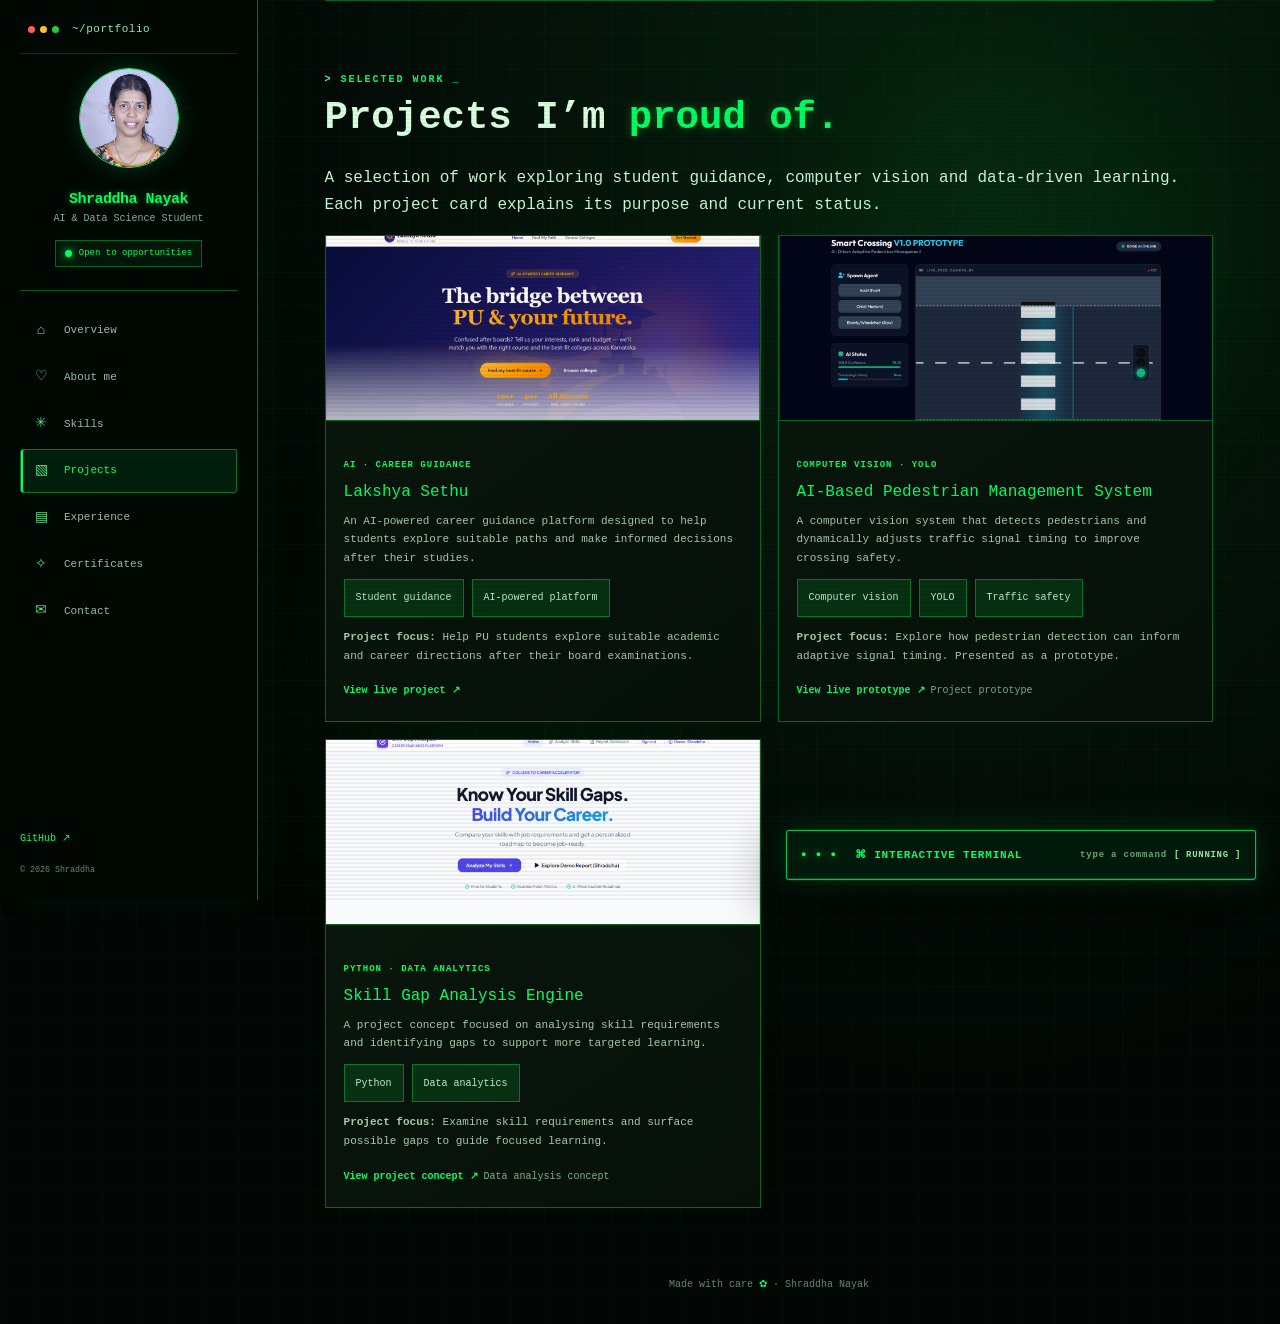
==== commit f0e6341a: "Add live demo links for Smart Pedestrian and Skill Gap projects" ====
--- a/projects.html
+++ b/projects.html
@@ -144,6 +144,9 @@
        </p>
        <div class="tags"><span>Computer vision</span><span>YOLO</span><span>Traffic safety</span></div>
        <p><b>Project focus:</b> Explore how pedestrian detection can inform adaptive signal timing. Presented as a prototype.</p>
+       <a href="https://smart-pedestrian-prototype-lime.vercel.app/" target="_blank" rel="noopener">  
+        View live prototype &nearrow;
+         </a>
        <span class="project-label">Project prototype</span>
       </div>
      </article>
@@ -161,6 +164,9 @@
        </p>
        <div class="tags"><span>Python</span><span>Data analytics</span></div>
        <p><b>Project focus:</b> Examine skill requirements and surface possible gaps to guide focused learning.</p>
+       <a href="https://frontend-bice-delta-94.vercel.app/" target="_blank" rel="noopener">
+        View project concept &nearrow;
+       </a>
        <span class="project-label">Data analysis concept</span>
       </div>
      </article>
